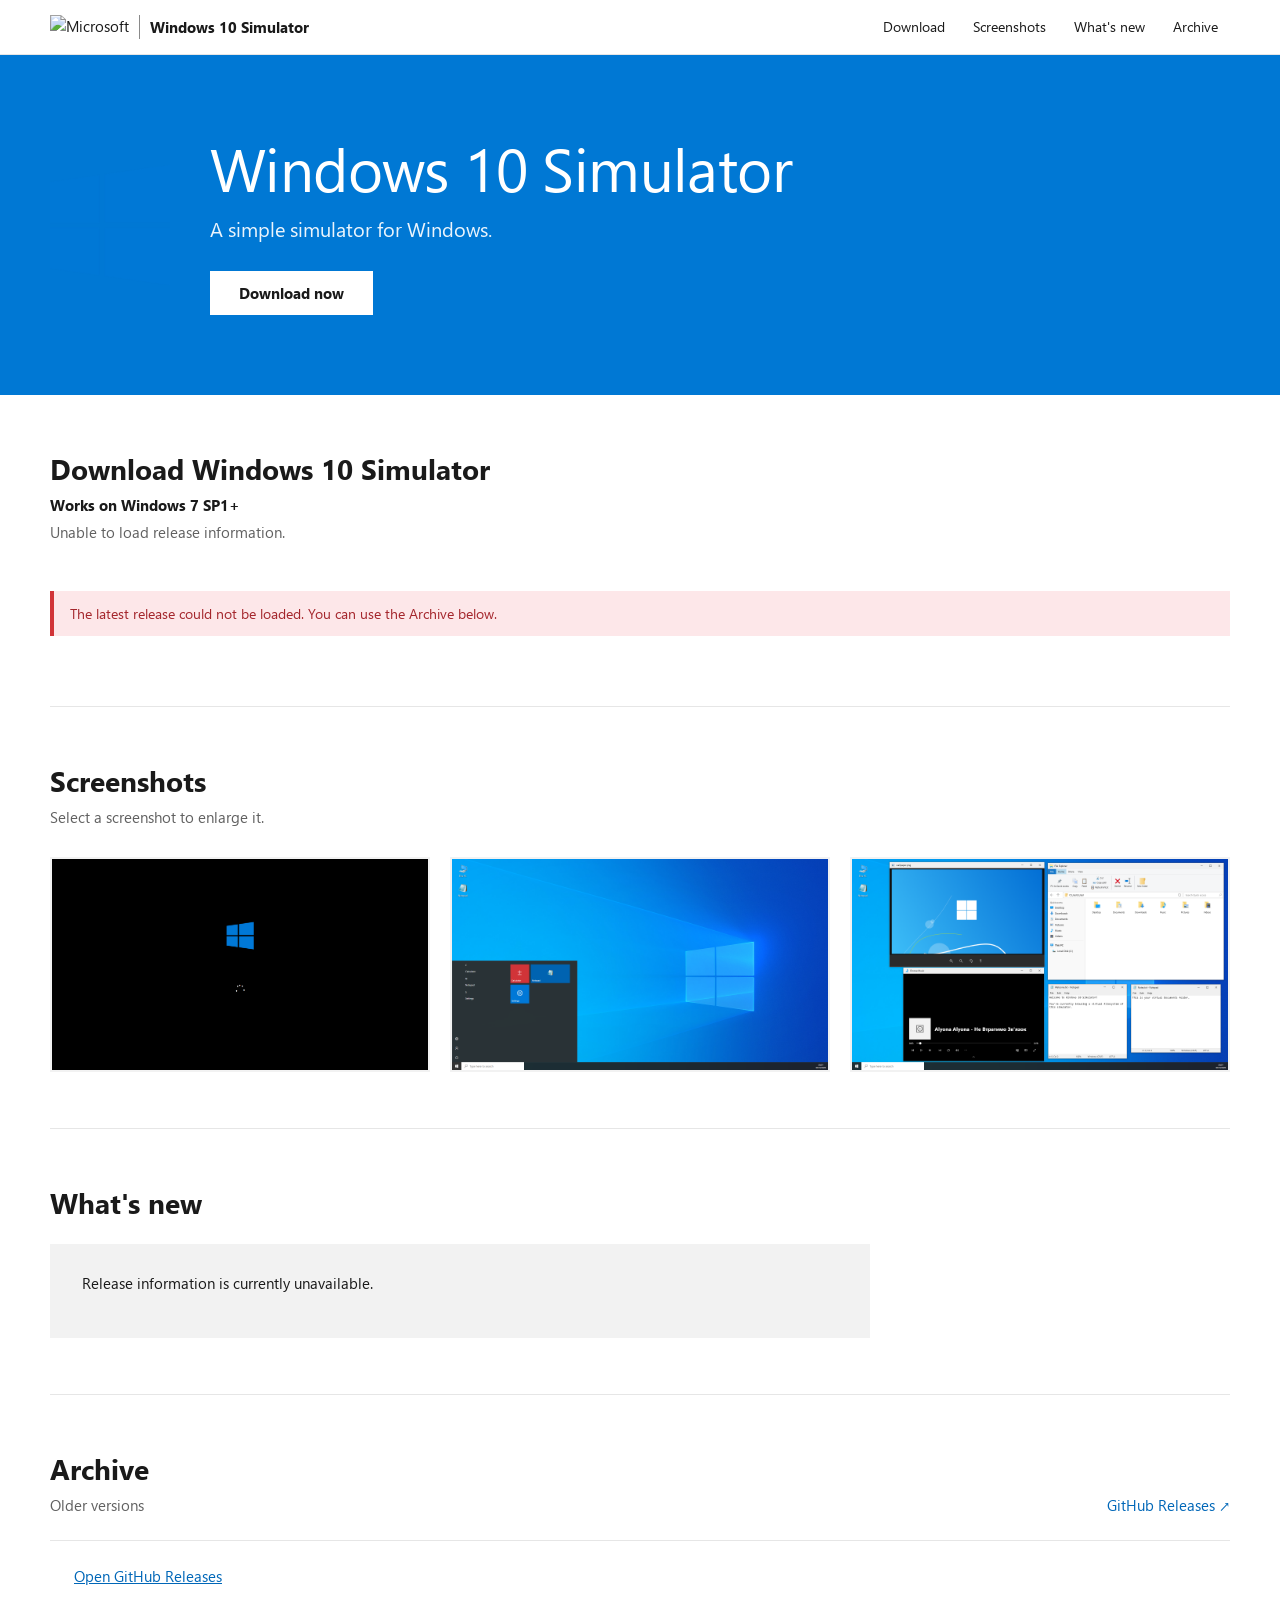
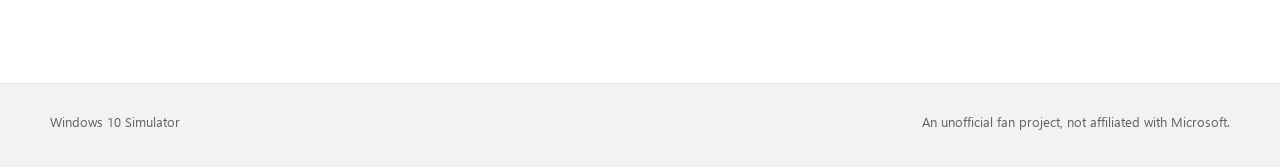
==== index.html @ 254d1c7d "Final probably" ====
<!doctype html>
<html lang="en">
<head>
    <meta charset="utf-8">
    <meta name="viewport" content="width=device-width, initial-scale=1">

    <title>Windows 10 Simulator</title>
    <link rel="icon" type="image/png" sizes="48x48" href="favicon.png">

    <meta name="description" content="A simple Windows 10 simulator.">

    <link rel="stylesheet" href="style.css">
</head>

<body>

    <!-- Global navigation -->
    <nav class="topbar" aria-label="Site">
        <div class="topbar-inner">
            <a class="brand" href="#top">
                <img src="assets/Microsoft_logo.svg" alt="Microsoft" class="brand-logo">
                <span class="brand-divider" aria-hidden="true"></span>
                <span class="brand-name">Windows 10 Simulator</span>
            </a>

            <ul class="topbar-links">
                <li><a href="#download">Download</a></li>
                <li><a href="#screenshots">Screenshots</a></li>
                <li><a href="#changelog-section">What's new</a></li>
                <li><a href="#archive-section">Archive</a></li>
            </ul>
        </div>
    </nav>

    <!-- Hero -->
    <header class="hero" id="top">
        <div class="hero-inner">
            <img src="assets/win10.png" alt="Windows 10 Logo" class="windows-logo">

            <div class="hero-text">
                <h1>Windows 10 Simulator</h1>
                <p class="tagline">A simple simulator for Windows.</p>
                <a class="hero-button" href="#download">Download now</a>
            </div>
        </div>
    </header>


    <main>

        <!-- Downloads -->
        <section class="download-section" id="download">

            <div class="section-heading">
                <h2>Download Windows 10 Simulator</h2>

                <p class="system-reqs">Works on Windows 7 SP1+</p>

                <p id="release-meta">Loading the latest release…</p>
            </div>

            <div class="downloads">

                <a id="x86" class="download-card" href="#" hidden>
                    <span class="download-icon" aria-hidden="true">↓</span>
                    <span>
                        <strong>Download x86</strong>
                        <small id="x86-name">32-bit installer</small>
                    </span>
                </a>

                <a id="x64" class="download-card" href="#" hidden>
                    <span class="download-icon" aria-hidden="true">↓</span>
                    <span>
                        <strong>Download x64</strong>
                        <small id="x64-name">64-bit installer</small>
                    </span>
                </a>

            </div>

            <p id="download-error" class="error" hidden>
                The latest release could not be loaded.
                You can use the Archive below.
            </p>

        </section>


        <!-- Screenshots -->
        <section class="screenshots-section" id="screenshots">

            <div class="section-heading">
                <h2>Screenshots</h2>
                <p>Select a screenshot to enlarge it.</p>
            </div>

            <div class="screenshots-grid">
                <button type="button" class="screenshot-card" data-full="assets/screenshot1.png" aria-label="Enlarge Screenshot 1">
                    <img src="assets/screenshot1.png" alt="Windows 10 Simulator Screenshot 1" loading="lazy">
                </button>

                <button type="button" class="screenshot-card" data-full="assets/screenshot2.png" aria-label="Enlarge Screenshot 2">
                    <img src="assets/screenshot2.png" alt="Windows 10 Simulator Screenshot 2" loading="lazy">
                </button>

                <button type="button" class="screenshot-card" data-full="assets/screenshot3.png" aria-label="Enlarge Screenshot 3">
                    <img src="assets/screenshot3.png" alt="Windows 10 Simulator Screenshot 3" loading="lazy">
                </button>
            </div>

        </section>


        <!-- Changelog -->
        <section class="changelog-section" id="changelog-section">

            <div class="section-heading">
                <h2>What's new</h2>
            </div>

            <article id="changelog" class="changelog">
                <p>Loading…</p>
            </article>

        </section>


        <!-- Archive -->
        <section class="archive-section" id="archive-section">

            <div class="archive-title">
                <div>
                    <h2>Archive</h2>
                    <p class="archive-sub">Older versions</p>
                </div>

                <a id="github-link" href="#" target="_blank" rel="noopener">
                    GitHub Releases ↗
                </a>
            </div>

            <div id="archive" class="archive">
                <p>Loading releases…</p>
            </div>

        </section>

    </main>


    <!-- Footer -->
    <footer>
        <div class="footer-inner">
            <span>Windows 10 Simulator</span>
            <span class="footer-note">An unofficial fan project, not affiliated with Microsoft.</span>
        </div>
    </footer>

    <!-- Screenshot Modal -->
    <div id="screenshot-modal" class="modal" hidden aria-hidden="true">
        <div class="modal-backdrop"></div>
        <div class="modal-wrapper">
            <button type="button" id="modal-close" class="modal-close" aria-label="Close preview">&times;</button>
            <img id="modal-img" src="" alt="Enlarged screenshot preview">
        </div>
    </div>

    <script src="script.js"></script>

</body>
</html>
---- style.css ----
@font-face {
    font-family: "Site Segoe";
    src: url("./fonts/SEGOEUI.TTF") format("truetype");
    font-weight: 400;
    font-style: normal;
    font-display: swap;
}

@font-face {
    font-family: "Site Segoe";
    src: url("./fonts/SEGOEUIB.TTF") format("truetype");
    font-weight: 700;
    font-style: normal;
    font-display: swap;
}


/* Microsoft.com 2022 palette */
:root {
    --blue: #0067b8;
    --blue-hover: #005da6;
    --blue-press: #004e8c;

    --text: #1a1a1a;
    --muted: #616161;

    --background: #ffffff;
    --gray: #f2f2f2;
    --white: #ffffff;

    --border: #e6e6e6;
    --border-strong: #8a8a8a;

    --focus: #1a1a1a;
}


* { box-sizing: border-box; }

html {
    scroll-behavior: smooth;
    scroll-padding-top: 64px;
}

body {
    margin: 0;
    background: var(--background);
    color: var(--text);
    font-family: "Site Segoe", "Segoe UI", "Segoe UI Web (West European)", -apple-system, BlinkMacSystemFont, Roboto, "Helvetica Neue", sans-serif;
    font-size: 15px;
    line-height: 1.5;
    -webkit-font-smoothing: antialiased;
}

a { color: var(--blue); }
a:hover { color: var(--blue-hover); }

h1, h2, h3, p { margin-top: 0; }

:focus-visible {
    outline: 2px solid var(--focus);
    outline-offset: 2px;
}


/* =========================
   GLOBAL NAV
   ========================= */

.topbar {
    position: sticky;
    top: 0;
    z-index: 100;
    background: var(--white);
    border-bottom: 1px solid var(--border);
}

.topbar-inner {
    width: min(1180px, calc(100% - 48px));
    height: 54px;
    margin: 0 auto;
    display: flex;
    align-items: center;
    justify-content: space-between;
    gap: 24px;
}

.brand {
    display: flex;
    align-items: center;
    gap: 10px;
    color: var(--text);
    text-decoration: none;
    white-space: nowrap;
}

.brand:hover { color: var(--text); }

.brand-logo { height: 24px; width: auto; display: block; }

.brand-divider {
    width: 1px;
    height: 24px;
    background: var(--border-strong);
}

.brand-name { font-size: 15px; font-weight: 600; }

.topbar-links {
    display: flex;
    gap: 4px;
    margin: 0;
    padding: 0;
    list-style: none;
}

.topbar-links a {
    display: block;
    padding: 15px 12px;
    color: var(--text);
    font-size: 14px;
    text-decoration: none;
    border-bottom: 2px solid transparent;
}

.topbar-links a:hover {
    color: var(--text);
    border-bottom-color: var(--text);
}


/* =========================
   HERO
   ========================= */

.hero {
    min-height: 340px;
    display: flex;
    align-items: center;
    color: #ffffff;
    background: #0078d4;
}

.hero-inner {
    width: min(1180px, calc(100% - 48px));
    margin: 0 auto;
    padding: 56px 0;
    display: flex;
    align-items: center;
    gap: 40px;
}

.hero-text { min-width: 0; }

.windows-logo {
    width: 120px;
    height: auto;
    flex: 0 0 auto;
    display: block;
    object-fit: contain;
}

.hero h1 {
    margin-bottom: 12px;
    color: #ffffff;
    font-size: clamp(34px, 5vw, 60px);
    line-height: 1.1;
    font-weight: 300;
    letter-spacing: -0.01em;
}

.tagline {
    margin: 0 0 28px;
    color: rgba(255, 255, 255, 0.92);
    font-size: 20px;
    font-weight: 300;
}

.hero-button {
    display: inline-block;
    padding: 10px 28px;
    min-height: 40px;
    background: #ffffff;
    color: #1a1a1a;
    font-size: 15px;
    font-weight: 600;
    text-decoration: none;
    border: 1px solid #ffffff;
}

.hero-button:hover {
    background: rgba(255, 255, 255, 0.88);
    color: #1a1a1a;
}

.hero-button:focus-visible {
    outline-color: #ffffff;
    outline-offset: 3px;
}


/* =========================
   LAYOUT
   ========================= */

main {
    width: min(1180px, calc(100% - 48px));
    margin: 0 auto;
}

section { padding: 56px 0; }

section + section { border-top: 1px solid var(--border); }

h2 {
    margin-bottom: 8px;
    font-size: 28px;
    line-height: 1.25;
    font-weight: 600;
    letter-spacing: 0;
}

.section-heading > p {
    color: var(--muted);
    margin-bottom: 4px;
}

.section-heading > p:last-child { margin-bottom: 0; }

.system-reqs {
    color: var(--text) !important;
    font-size: 15px;
    font-weight: 700;
}


/* =========================
   DOWNLOADS
   ========================= */

.downloads {
    display: grid;
    grid-template-columns: repeat(2, minmax(0, 1fr));
    gap: 20px;
    margin-top: 28px;
}

.download-card {
    display: flex;
    align-items: center;
    gap: 18px;
    min-height: 96px;
    padding: 20px 24px;
    background: var(--gray);
    border: 2px solid transparent;
    color: var(--text);
    text-decoration: none;
}

.download-card:hover {
    background: var(--white);
    border-color: var(--blue);
    color: var(--text);
}

.download-card[hidden] { display: none; }

.download-icon {
    width: 44px;
    height: 44px;
    flex: 0 0 auto;
    display: grid;
    place-items: center;
    background: var(--blue);
    color: #ffffff;
    font-size: 22px;
}

.download-card:hover .download-icon { background: var(--blue-hover); }

.download-card strong {
    display: block;
    font-size: 18px;
    font-weight: 600;
}

.download-card small {
    color: var(--muted);
    font-size: 13px;
    word-break: break-all;
}


/* =========================
   ERROR
   ========================= */

.error {
    margin-top: 20px;
    padding: 12px 16px;
    background: #fde7e9;
    border-left: 4px solid #d13438;
    color: #a4262c;
    font-size: 14px;
}


/* =========================
   SCREENSHOTS
   ========================= */

.screenshots-grid {
    display: grid;
    grid-template-columns: repeat(3, minmax(0, 1fr));
    gap: 20px;
    margin-top: 28px;
}

.screenshot-card {
    display: block;
    width: 100%;
    padding: 0;
    margin: 0;
    background: var(--gray);
    border: 2px solid transparent;
    cursor: pointer;
    overflow: hidden;
}

.screenshot-card:hover { border-color: var(--blue); }

.screenshot-card img {
    display: block;
    width: 100%;
    height: auto;
    aspect-ratio: 16 / 9;
    object-fit: contain;
    background: #000000;
}


/* =========================
   MODAL LIGHTBOX
   ========================= */

.modal {
    position: fixed;
    inset: 0;
    z-index: 9999;
    display: flex;
    align-items: center;
    justify-content: center;
    padding: 20px;
}

.modal[hidden] { display: none; }

.modal-backdrop {
    position: absolute;
    inset: 0;
    background: rgba(0, 0, 0, 0.75);
}

.modal-wrapper {
    position: relative;
    z-index: 10;
    max-width: 92vw;
    max-height: 88vh;
    background: #ffffff;
    padding: 12px;
    box-shadow: 0 8px 32px rgba(0, 0, 0, 0.35);
    display: flex;
    align-items: center;
    justify-content: center;
}

.modal-wrapper img {
    display: block;
    max-width: 100%;
    max-height: calc(88vh - 24px);
    width: auto;
    height: auto;
    object-fit: contain;
}

.modal-close {
    position: absolute;
    top: -14px;
    right: -14px;
    width: 34px;
    height: 34px;
    background: var(--blue);
    color: #ffffff;
    border: 0;
    font-size: 22px;
    line-height: 1;
    cursor: pointer;
    display: grid;
    place-items: center;
}

.modal-close:hover { background: var(--blue-hover); }


/* =========================
   CHANGELOG
   ========================= */

.changelog {
    max-width: 820px;
    margin-top: 24px;
    padding: 28px 32px;
    background: var(--gray);
}

.changelog h1,
.changelog h2,
.changelog h3 {
    margin-top: 1.4em;
    margin-bottom: 0.5em;
    font-weight: 600;
}

.changelog h1 { font-size: 24px; }
.changelog h2 { font-size: 20px; }
.changelog h3 { font-size: 16px; }

.changelog h1:first-child,
.changelog h2:first-child,
.changelog h3:first-child { margin-top: 0; }

.changelog ul,
.changelog ol {
    padding-left: 22px;
    margin: 0 0 1em;
}


/* =========================
   ARCHIVE
   ========================= */

.archive-title {
    display: flex;
    justify-content: space-between;
    align-items: flex-end;
    gap: 30px;
}

.archive-sub {
    margin: 0;
    color: var(--muted);
}

#github-link {
    white-space: nowrap;
    font-size: 15px;
    text-decoration: none;
}

#github-link:hover { text-decoration: underline; }

.archive {
    margin-top: 24px;
    border-top: 1px solid var(--border);
}

.release {
    display: flex;
    justify-content: space-between;
    align-items: center;
    gap: 20px;
    padding: 16px 12px;
    border-bottom: 1px solid var(--border);
    color: var(--text);
    text-decoration: none;
}

.release:hover {
    background: var(--gray);
    color: var(--text);
}

.release strong {
    display: block;
    font-size: 16px;
    font-weight: 600;
}

.release small {
    color: var(--muted);
    font-size: 13px;
}

.release-arrow {
    color: var(--blue);
    font-size: 22px;
}


/* =========================
   FOOTER
   ========================= */

footer {
    background: var(--gray);
    border-top: 1px solid var(--border);
    color: var(--muted);
    font-size: 13px;
}

.footer-inner {
    width: min(1180px, calc(100% - 48px));
    margin: 0 auto;
    padding: 28px 0 36px;
    display: flex;
    justify-content: space-between;
    gap: 16px;
}


/* =========================
   MOBILE
   ========================= */

@media (max-width: 700px) {

    .topbar-links { display: none; }

    .hero { min-height: 300px; }

    .hero-inner {
        gap: 20px;
        padding: 40px 0;
    }

    .windows-logo { width: 64px; }

    .tagline { font-size: 16px; }

    .downloads,
    .screenshots-grid { grid-template-columns: 1fr; }

    .archive-title,
    .footer-inner {
        align-items: flex-start;
        flex-direction: column;
        gap: 12px;
    }

    section { padding: 40px 0; }

    h2 { font-size: 24px; }
}

@media (prefers-reduced-motion: reduce) {
    html { scroll-behavior: auto; }
}
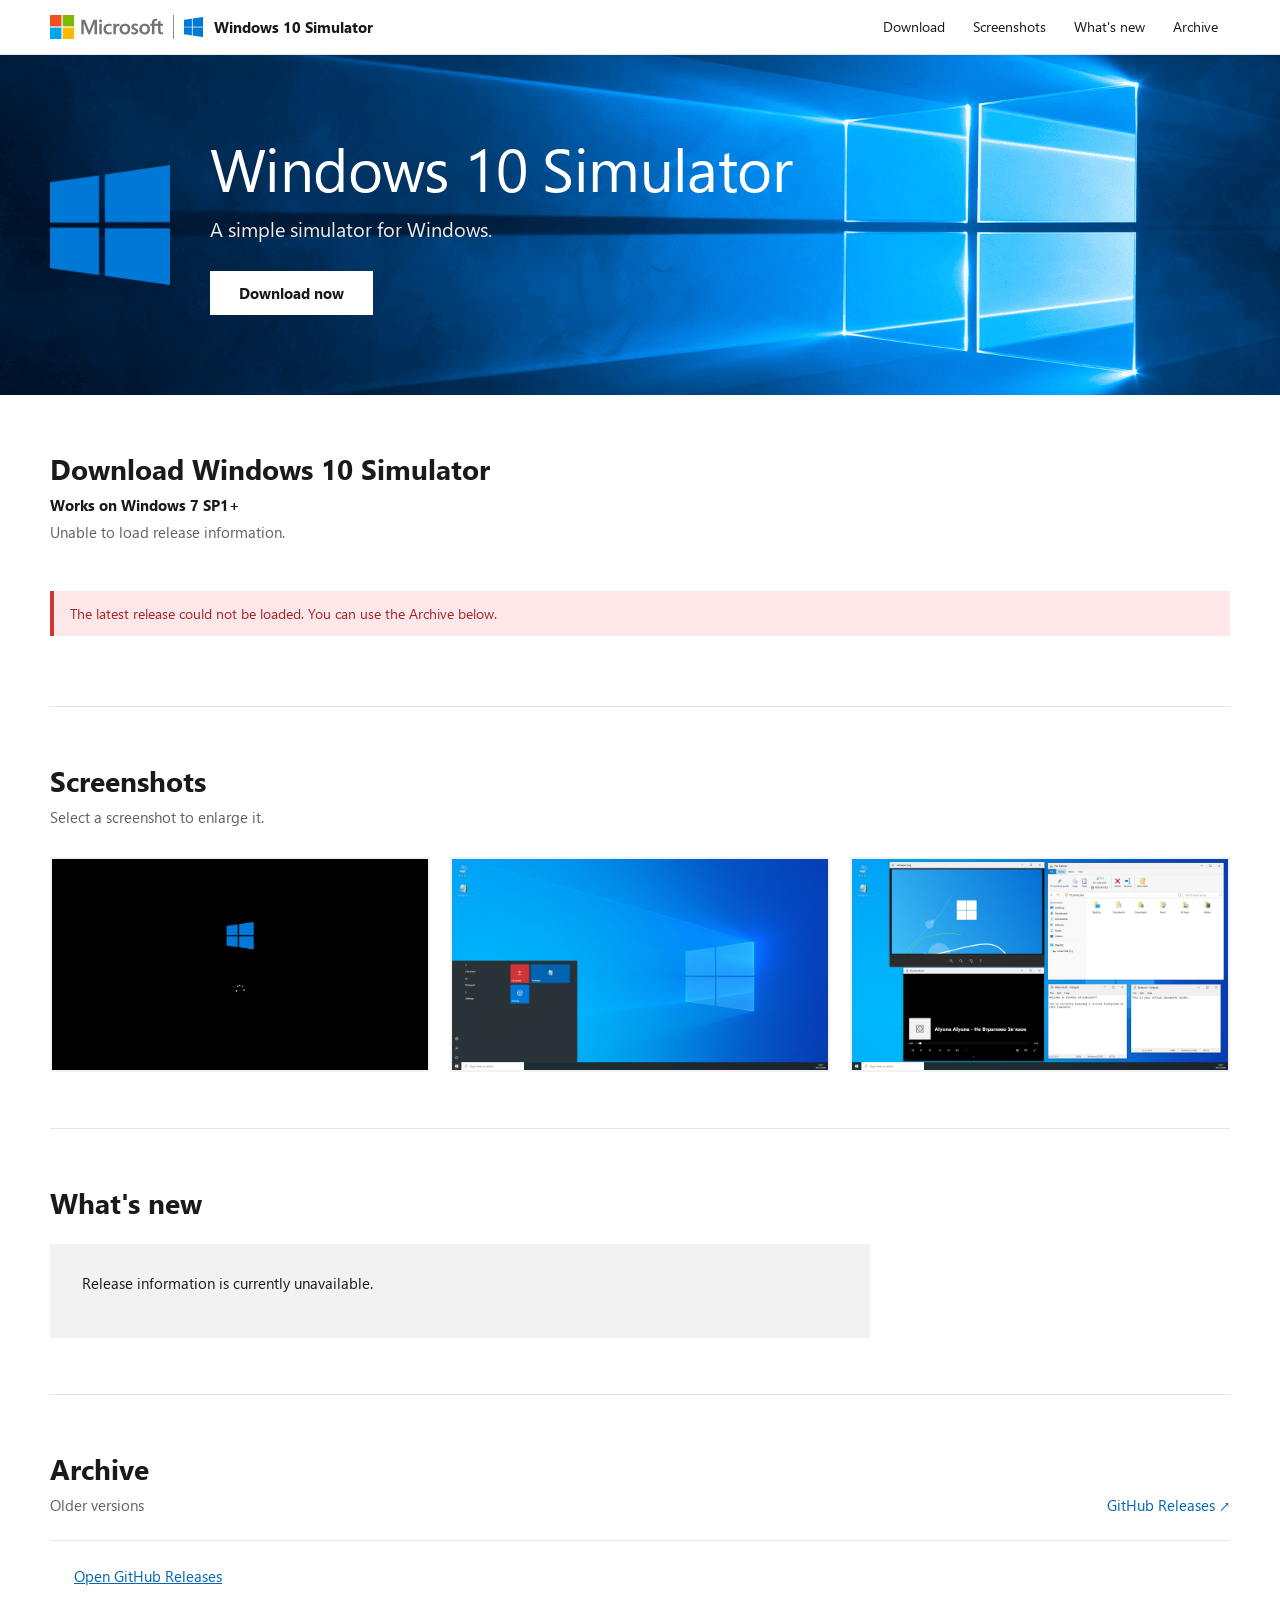
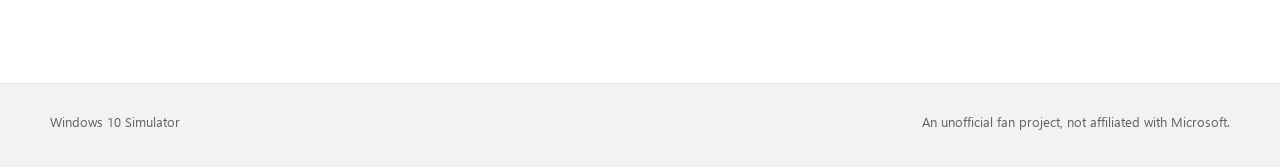
==== commit 885e5904: "Update final" ====
--- a/index.html
+++ b/index.html
@@ -20,6 +20,7 @@
             <a class="brand" href="#top">
                 <img src="assets/Microsoft_logo.svg" alt="Microsoft" class="brand-logo">
                 <span class="brand-divider" aria-hidden="true"></span>
+                <img src="assets/win10.png" alt="" class="brand-product-logo">
                 <span class="brand-name">Windows 10 Simulator</span>
             </a>
 
--- a/style.css
+++ b/style.css
@@ -104,6 +104,13 @@
     background: var(--border-strong);
 }
 
+.brand-product-logo {
+    width: 20px;
+    height: 20px;
+    object-fit: contain;
+    display: block;
+}
+
 .brand-name { font-size: 15px; font-weight: 600; }
 
 .topbar-links {
@@ -138,7 +145,7 @@
     display: flex;
     align-items: center;
     color: #ffffff;
-    background: #0078d4;
+    background: #0078d4 url("assets/img0.png") center / cover no-repeat;
 }
 
 .hero-inner {
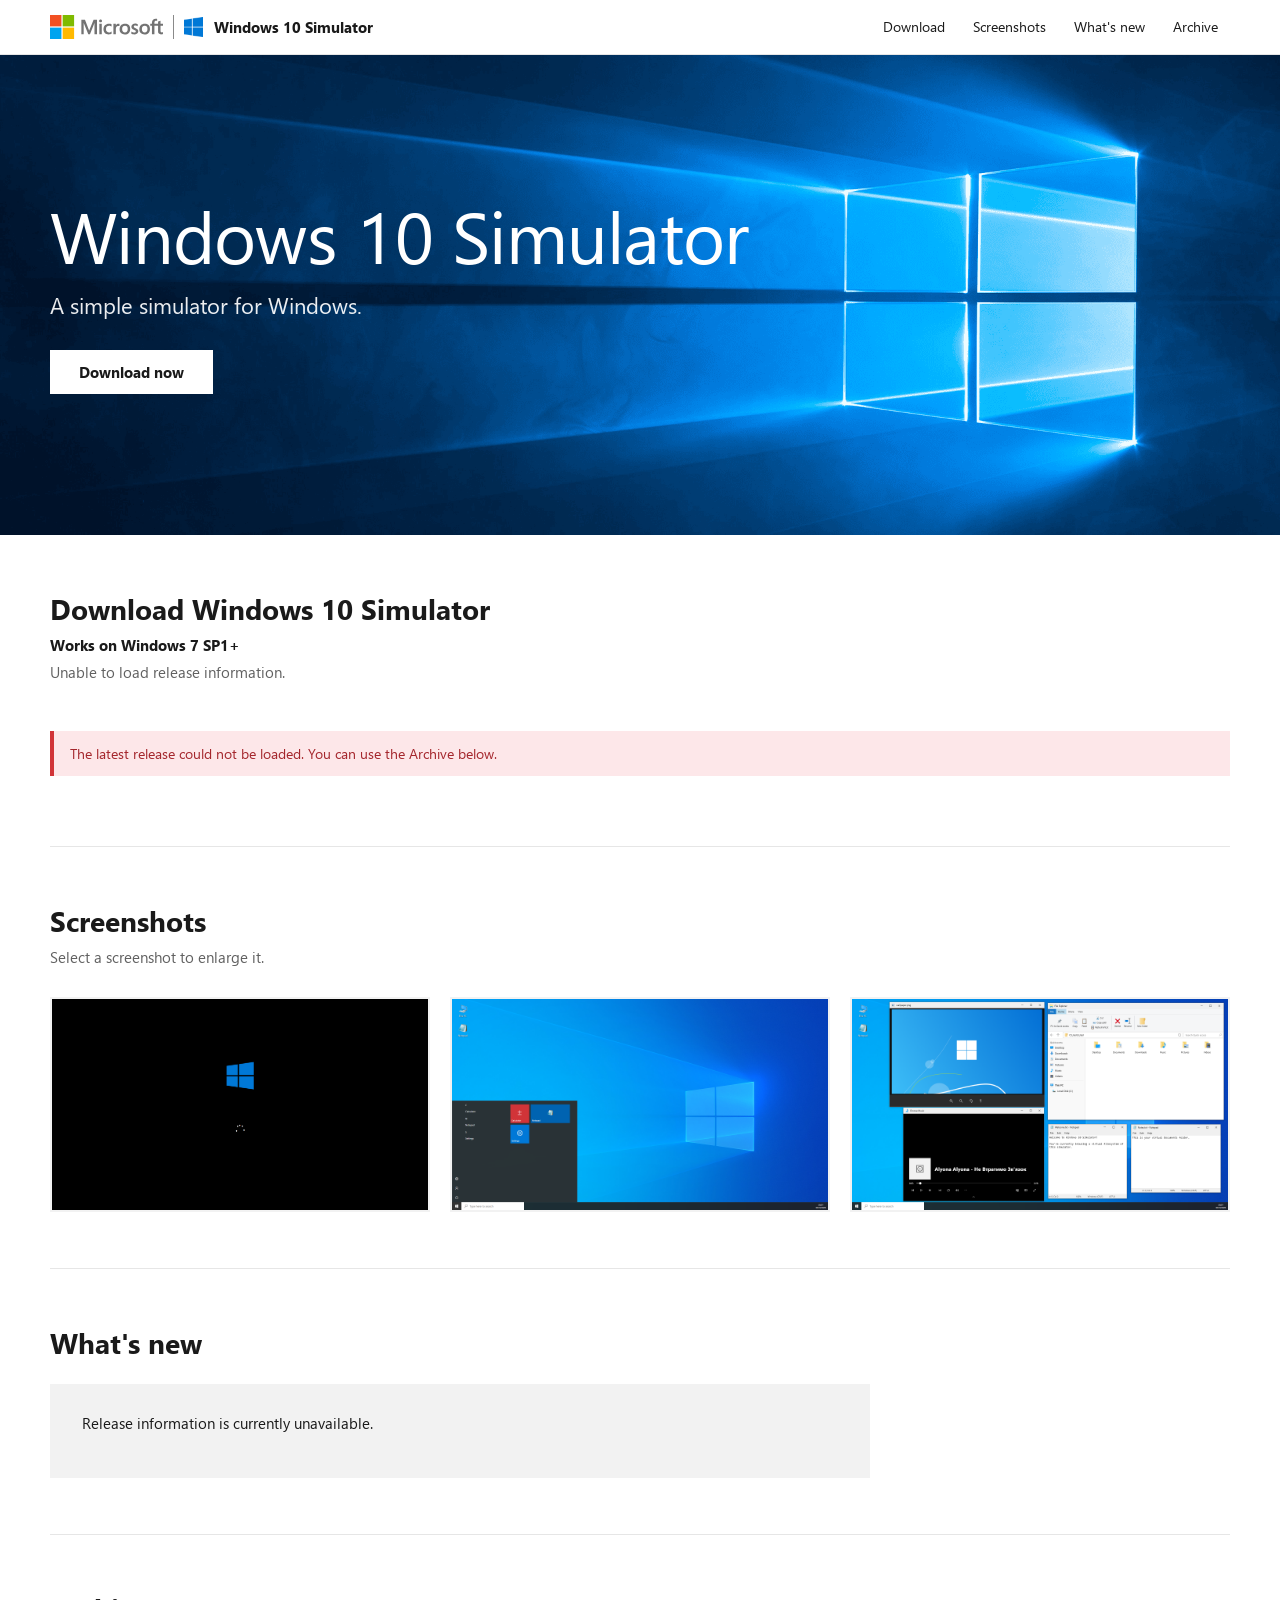
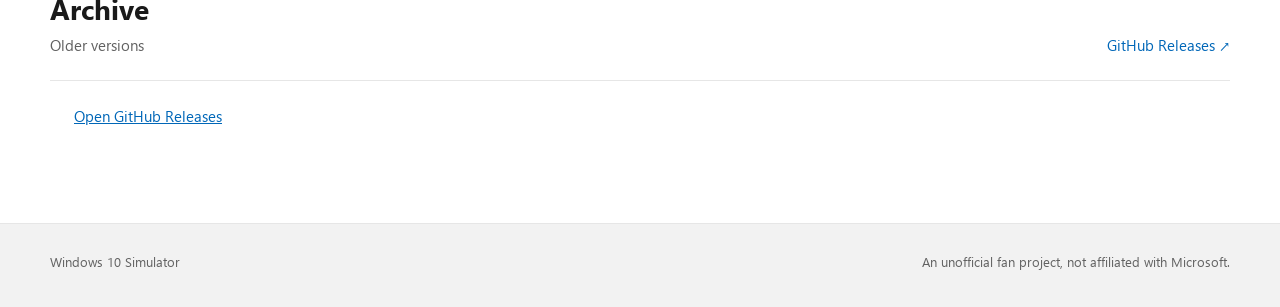
==== commit b19548d6: "Last one I don't promise" ====
--- a/index.html
+++ b/index.html
@@ -36,8 +36,6 @@
     <!-- Hero -->
     <header class="hero" id="top">
         <div class="hero-inner">
-            <img src="assets/win10.png" alt="Windows 10 Logo" class="windows-logo">
-
             <div class="hero-text">
                 <h1>Windows 10 Simulator</h1>
                 <p class="tagline">A simple simulator for Windows.</p>
@@ -158,6 +156,23 @@
         </div>
     </footer>
 
+    <!-- All Releases Popup -->
+    <div id="releases-modal" class="modal" hidden aria-hidden="true">
+        <div class="modal-backdrop" data-close></div>
+
+        <div class="releases-dialog" role="dialog" aria-modal="true" aria-labelledby="releases-title">
+            <div class="releases-head">
+                <h2 id="releases-title">All releases</h2>
+                <button type="button" id="releases-close" class="releases-close" aria-label="Close releases">&times;</button>
+            </div>
+
+            <div class="releases-body">
+                <div id="releases-list" class="releases-list" aria-label="Releases"></div>
+                <div id="release-detail" class="release-detail" tabindex="-1"></div>
+            </div>
+        </div>
+    </div>
+
     <!-- Screenshot Modal -->
     <div id="screenshot-modal" class="modal" hidden aria-hidden="true">
         <div class="modal-backdrop"></div>
--- a/style.css
+++ b/style.css
@@ -111,7 +111,8 @@
     display: block;
 }
 
-.brand-name { font-size: 15px; font-weight: 600; }
+.brand-name {
+    font-family: "Segoe UI", "Site Segoe", "Segoe UI Web (West European)", -apple-system, BlinkMacSystemFont, Roboto, "Helvetica Neue", sans-serif; font-size: 15px; font-weight: 600; }
 
 .topbar-links {
     display: flex;
@@ -141,7 +142,7 @@
    ========================= */
 
 .hero {
-    min-height: 340px;
+    min-height: 480px;
     display: flex;
     align-items: center;
     color: #ffffff;
@@ -151,26 +152,16 @@
 .hero-inner {
     width: min(1180px, calc(100% - 48px));
     margin: 0 auto;
-    padding: 56px 0;
-    display: flex;
-    align-items: center;
-    gap: 40px;
+    padding: 96px 0;
 }
 
 .hero-text { min-width: 0; }
 
-.windows-logo {
-    width: 120px;
-    height: auto;
-    flex: 0 0 auto;
-    display: block;
-    object-fit: contain;
-}
-
 .hero h1 {
-    margin-bottom: 12px;
+    margin-bottom: 14px;
     color: #ffffff;
-    font-size: clamp(34px, 5vw, 60px);
+    font-family: "Segoe UI", "Site Segoe", "Segoe UI Web (West European)", -apple-system, BlinkMacSystemFont, Roboto, "Helvetica Neue", sans-serif;
+    font-size: clamp(40px, 6vw, 72px);
     line-height: 1.1;
     font-weight: 300;
     letter-spacing: -0.01em;
@@ -179,7 +170,7 @@
 .tagline {
     margin: 0 0 28px;
     color: rgba(255, 255, 255, 0.92);
-    font-size: 20px;
+    font-size: 22px;
     font-weight: 300;
 }
 
@@ -473,6 +464,14 @@
 }
 
 .release {
+    width: 100%;
+    background: transparent;
+    border-top: 0;
+    border-left: 0;
+    border-right: 0;
+    font: inherit;
+    text-align: left;
+    cursor: pointer;
     display: flex;
     justify-content: space-between;
     align-items: center;
@@ -534,14 +533,9 @@
 
     .topbar-links { display: none; }
 
-    .hero { min-height: 300px; }
-
-    .hero-inner {
-        gap: 20px;
-        padding: 40px 0;
-    }
-
-    .windows-logo { width: 64px; }
+    .hero { min-height: 360px; }
+
+    .hero-inner { padding: 56px 0; }
 
     .tagline { font-size: 16px; }
 
@@ -563,3 +557,196 @@
 @media (prefers-reduced-motion: reduce) {
     html { scroll-behavior: auto; }
 }
+
+
+/* =========================
+   ALL RELEASES POPUP
+   ========================= */
+
+.release-all {
+    color: var(--blue);
+    font-weight: 600;
+}
+
+.releases-dialog {
+    position: relative;
+    z-index: 10;
+    width: min(980px, 100%);
+    height: min(680px, 88vh);
+    display: flex;
+    flex-direction: column;
+    background: var(--white);
+    box-shadow: 0 8px 32px rgba(0, 0, 0, 0.35);
+}
+
+.releases-head {
+    flex: 0 0 auto;
+    display: flex;
+    align-items: center;
+    justify-content: space-between;
+    padding: 14px 12px 14px 24px;
+    border-bottom: 1px solid var(--border);
+}
+
+.releases-head h2 {
+    margin: 0;
+    font-size: 20px;
+}
+
+.releases-close {
+    width: 40px;
+    height: 40px;
+    background: transparent;
+    border: 0;
+    color: var(--text);
+    font-size: 26px;
+    line-height: 1;
+    cursor: pointer;
+}
+
+.releases-close:hover { background: var(--gray); }
+
+.releases-body {
+    flex: 1 1 auto;
+    min-height: 0;
+    display: grid;
+    grid-template-columns: 280px minmax(0, 1fr);
+}
+
+.releases-list {
+    overflow-y: auto;
+    border-right: 1px solid var(--border);
+    background: var(--gray);
+}
+
+.rl-item {
+    display: block;
+    width: 100%;
+    padding: 12px 20px;
+    background: transparent;
+    border: 0;
+    border-left: 3px solid transparent;
+    color: var(--text);
+    font: inherit;
+    text-align: left;
+    cursor: pointer;
+}
+
+.rl-item:hover { background: #e6e6e6; }
+
+.rl-item[aria-current="true"] {
+    background: var(--white);
+    border-left-color: var(--blue);
+}
+
+.rl-item strong {
+    display: block;
+    font-size: 15px;
+    font-weight: 600;
+}
+
+.rl-item small {
+    color: var(--muted);
+    font-size: 13px;
+}
+
+.rl-badge {
+    display: inline-block;
+    margin-left: 6px;
+    padding: 0 6px;
+    background: var(--blue);
+    color: #ffffff;
+    font-size: 11px;
+    font-weight: 600;
+    vertical-align: 1px;
+}
+
+.rl-badge-pre { background: #605e5c; }
+
+.release-detail {
+    overflow-y: auto;
+    padding: 24px 32px 32px;
+}
+
+.release-detail:focus { outline: none; }
+
+.release-detail h3 {
+    margin-bottom: 4px;
+    font-size: 24px;
+    font-weight: 600;
+}
+
+.rd-meta {
+    color: var(--muted);
+    margin-bottom: 20px;
+}
+
+.release-detail h4 {
+    margin: 24px 0 8px;
+    font-size: 16px;
+    font-weight: 600;
+}
+
+.rd-assets {
+    display: grid;
+    gap: 8px;
+}
+
+.rd-asset {
+    display: flex;
+    align-items: center;
+    gap: 14px;
+    padding: 10px 14px;
+    background: var(--gray);
+    border: 2px solid transparent;
+    color: var(--text);
+    text-decoration: none;
+}
+
+.rd-asset:hover {
+    background: var(--white);
+    border-color: var(--blue);
+    color: var(--text);
+}
+
+.rd-asset-icon {
+    width: 30px;
+    height: 30px;
+    flex: 0 0 auto;
+    display: grid;
+    place-items: center;
+    background: var(--blue);
+    color: #ffffff;
+}
+
+.rd-asset-name {
+    flex: 1 1 auto;
+    min-width: 0;
+    word-break: break-all;
+}
+
+.rd-asset small { color: var(--muted); white-space: nowrap; }
+
+.rd-changelog {
+    max-width: none;
+    margin-top: 0;
+    padding: 20px 24px;
+}
+
+.rd-github { display: inline-block; margin-top: 20px; }
+
+@media (max-width: 700px) {
+    .releases-dialog { height: 92vh; }
+
+    .releases-body {
+        grid-template-columns: 1fr;
+        grid-template-rows: 150px minmax(0, 1fr);
+    }
+
+    .releases-list {
+        border-right: 0;
+        border-bottom: 1px solid var(--border);
+    }
+
+    .release-detail { padding: 20px; }
+}
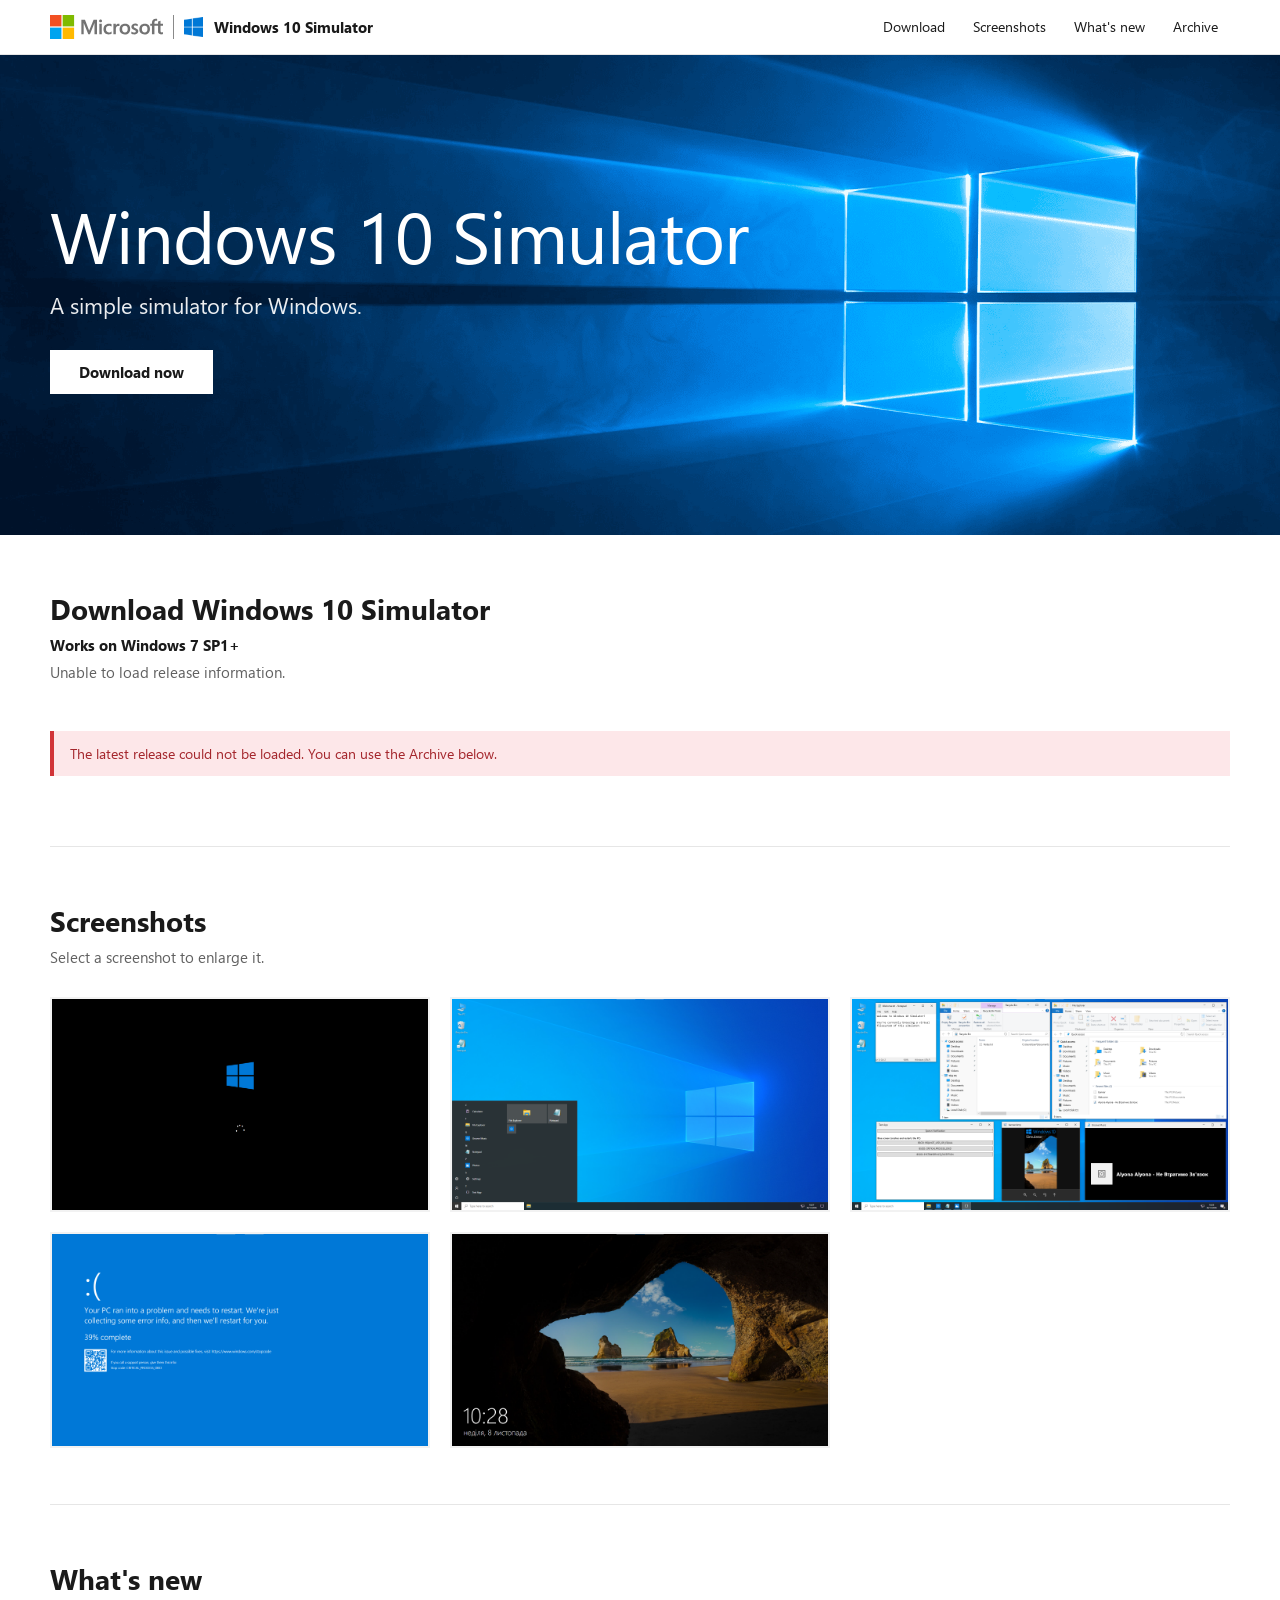
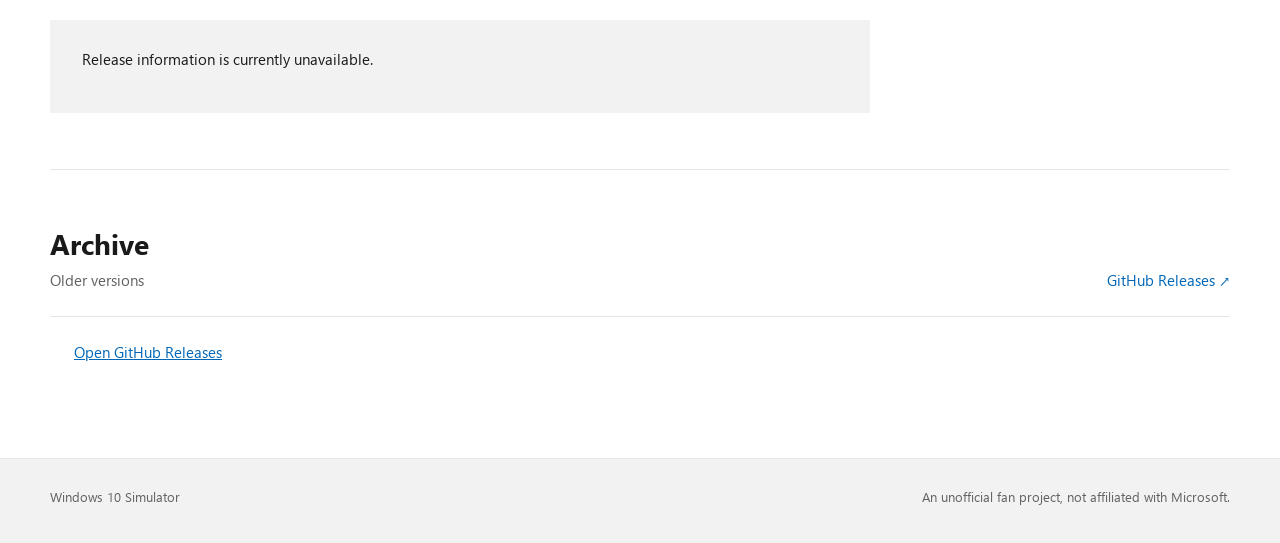
==== commit c7c01879: "Add buttons for additional screenshots in index.html" ====
--- a/index.html
+++ b/index.html
@@ -3,7 +3,7 @@
 <head>
     <meta charset="utf-8">
     <meta name="viewport" content="width=device-width, initial-scale=1">
-
+    
     <title>Windows 10 Simulator</title>
     <link rel="icon" type="image/png" sizes="48x48" href="favicon.png">
 
@@ -61,7 +61,7 @@
             <div class="downloads">
 
                 <a id="x86" class="download-card" href="#" hidden>
-                    <span class="download-icon" aria-hidden="true">↓</span>
+                    <span class="download-icon" aria-hidden="true">&#xE896;</span>
                     <span>
                         <strong>Download x86</strong>
                         <small id="x86-name">32-bit installer</small>
@@ -69,7 +69,7 @@
                 </a>
 
                 <a id="x64" class="download-card" href="#" hidden>
-                    <span class="download-icon" aria-hidden="true">↓</span>
+                    <span class="download-icon" aria-hidden="true">&#xE896;</span>
                     <span>
                         <strong>Download x64</strong>
                         <small id="x64-name">64-bit installer</small>
@@ -105,6 +105,14 @@
 
                 <button type="button" class="screenshot-card" data-full="assets/screenshot3.png" aria-label="Enlarge Screenshot 3">
                     <img src="assets/screenshot3.png" alt="Windows 10 Simulator Screenshot 3" loading="lazy">
+                </button>
+
+                <button type="button" class="screenshot-card" data-full="assets/screenshot4.png" aria-label="Enlarge Screenshot 4">
+                    <img src="assets/screenshot4.png" alt="Windows 10 Simulator Screenshot 4" loading="lazy">
+                </button>
+
+                <button type="button" class="screenshot-card" data-full="assets/screenshot5.png" aria-label="Enlarge Screenshot 5">
+                    <img src="assets/screenshot5.png" alt="Windows 10 Simulator Screenshot 5" loading="lazy">
                 </button>
             </div>
 
@@ -163,7 +171,7 @@
         <div class="releases-dialog" role="dialog" aria-modal="true" aria-labelledby="releases-title">
             <div class="releases-head">
                 <h2 id="releases-title">All releases</h2>
-                <button type="button" id="releases-close" class="releases-close" aria-label="Close releases">&times;</button>
+                <button type="button" id="releases-close" class="releases-close" aria-label="Close releases">&#xE711;</button>
             </div>
 
             <div class="releases-body">
@@ -177,7 +185,7 @@
     <div id="screenshot-modal" class="modal" hidden aria-hidden="true">
         <div class="modal-backdrop"></div>
         <div class="modal-wrapper">
-            <button type="button" id="modal-close" class="modal-close" aria-label="Close preview">&times;</button>
+            <button type="button" id="modal-close" class="modal-close" aria-label="Close preview">&#xE711;</button>
             <img id="modal-img" src="" alt="Enlarged screenshot preview">
         </div>
     </div>
--- a/style.css
+++ b/style.css
@@ -32,6 +32,8 @@
     --border-strong: #8a8a8a;
 
     --focus: #1a1a1a;
+
+    --icons: "Segoe MDL2 Assets Site", "Segoe MDL2 Assets", "Segoe Fluent Icons";
 }
 
 
@@ -56,6 +58,16 @@
 a:hover { color: var(--blue-hover); }
 
 h1, h2, h3, p { margin-top: 0; }
+
+code {
+    font-family: "Consolas", "Courier New", monospace;
+    font-size: 0.9em;
+    color: #d4d4d4;
+    background: #252525;
+    border: 1px solid #666666;
+    border-radius: 3px;
+    padding: 2px 5px;
+}
 
 :focus-visible {
     outline: 2px solid var(--focus);
@@ -146,7 +158,7 @@
     display: flex;
     align-items: center;
     color: #ffffff;
-    background: #0078d4 url("assets/img0.png") center / cover no-repeat;
+    background: #0078d4 url("assets/img0.png") right center / cover no-repeat;
 }
 
 .hero-inner {
@@ -271,7 +283,8 @@
     place-items: center;
     background: var(--blue);
     color: #ffffff;
-    font-size: 22px;
+    font-family: var(--icons);
+    font-size: 20px;
 }
 
 .download-card:hover .download-icon { background: var(--blue-hover); }
@@ -390,7 +403,8 @@
     background: var(--blue);
     color: #ffffff;
     border: 0;
-    font-size: 22px;
+    font-family: var(--icons);
+    font-size: 14px;
     line-height: 1;
     cursor: pointer;
     display: grid;
@@ -533,7 +547,7 @@
 
     .topbar-links { display: none; }
 
-    .hero { min-height: 360px; }
+    .hero { min-height: 360px; background-position: 75% center; }
 
     .hero-inner { padding: 56px 0; }
 
@@ -568,6 +582,11 @@
     font-weight: 600;
 }
 
+.release-all .release-arrow {
+    font-family: var(--icons);
+    font-size: 16px;
+}
+
 .releases-dialog {
     position: relative;
     z-index: 10;
@@ -599,7 +618,8 @@
     background: transparent;
     border: 0;
     color: var(--text);
-    font-size: 26px;
+    font-family: var(--icons);
+    font-size: 16px;
     line-height: 1;
     cursor: pointer;
 }
@@ -717,6 +737,8 @@
     place-items: center;
     background: var(--blue);
     color: #ffffff;
+    font-family: var(--icons);
+    font-size: 14px;
 }
 
 .rd-asset-name {
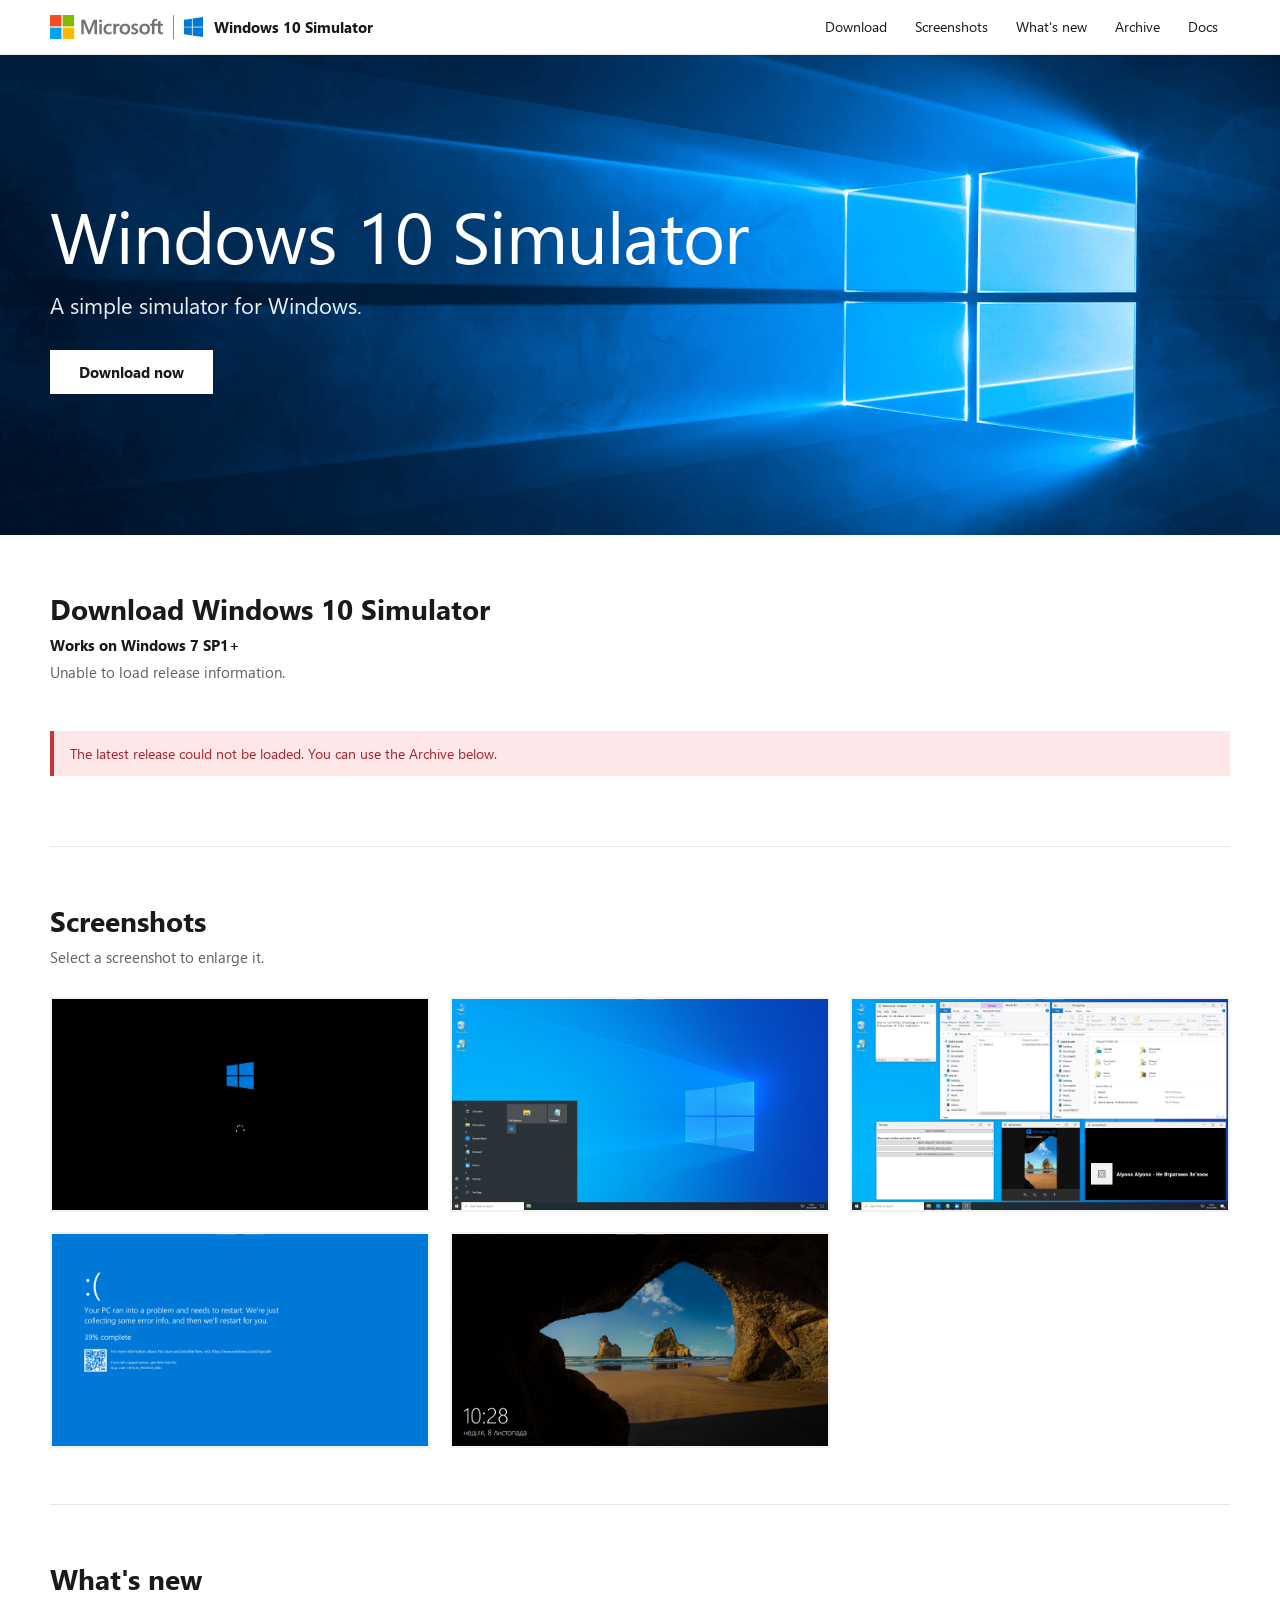
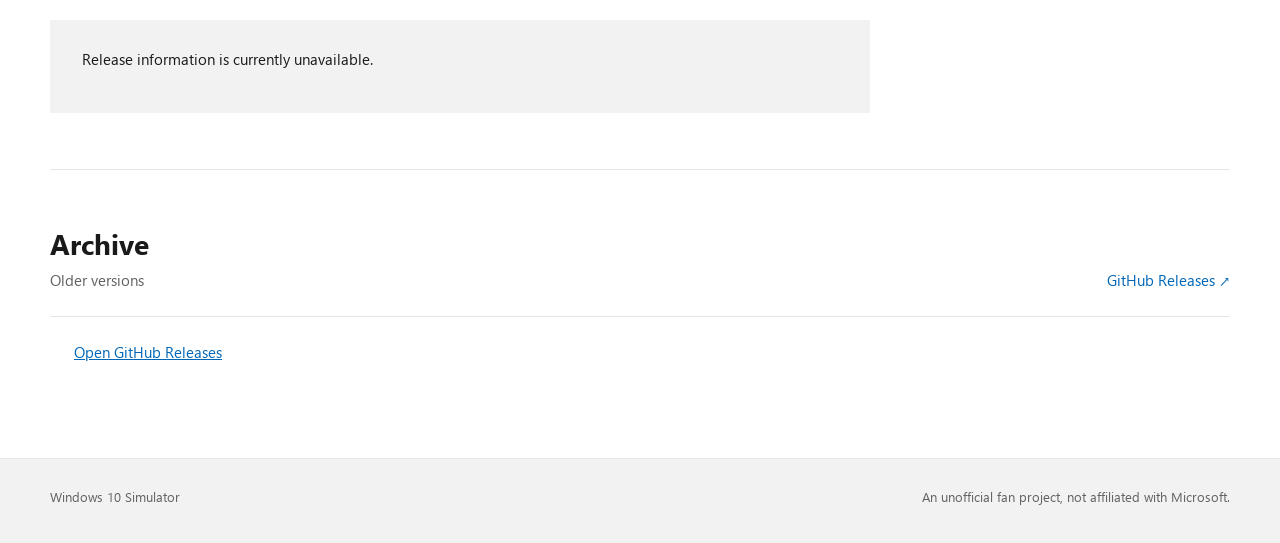
==== commit 0a508d80: "Add link to Docs in navigation menu" ====
--- a/index.html
+++ b/index.html
@@ -29,6 +29,7 @@
                 <li><a href="#screenshots">Screenshots</a></li>
                 <li><a href="#changelog-section">What's new</a></li>
                 <li><a href="#archive-section">Archive</a></li>
+                <li><a href="docs.html">Docs</a></li>
             </ul>
         </div>
     </nav>
